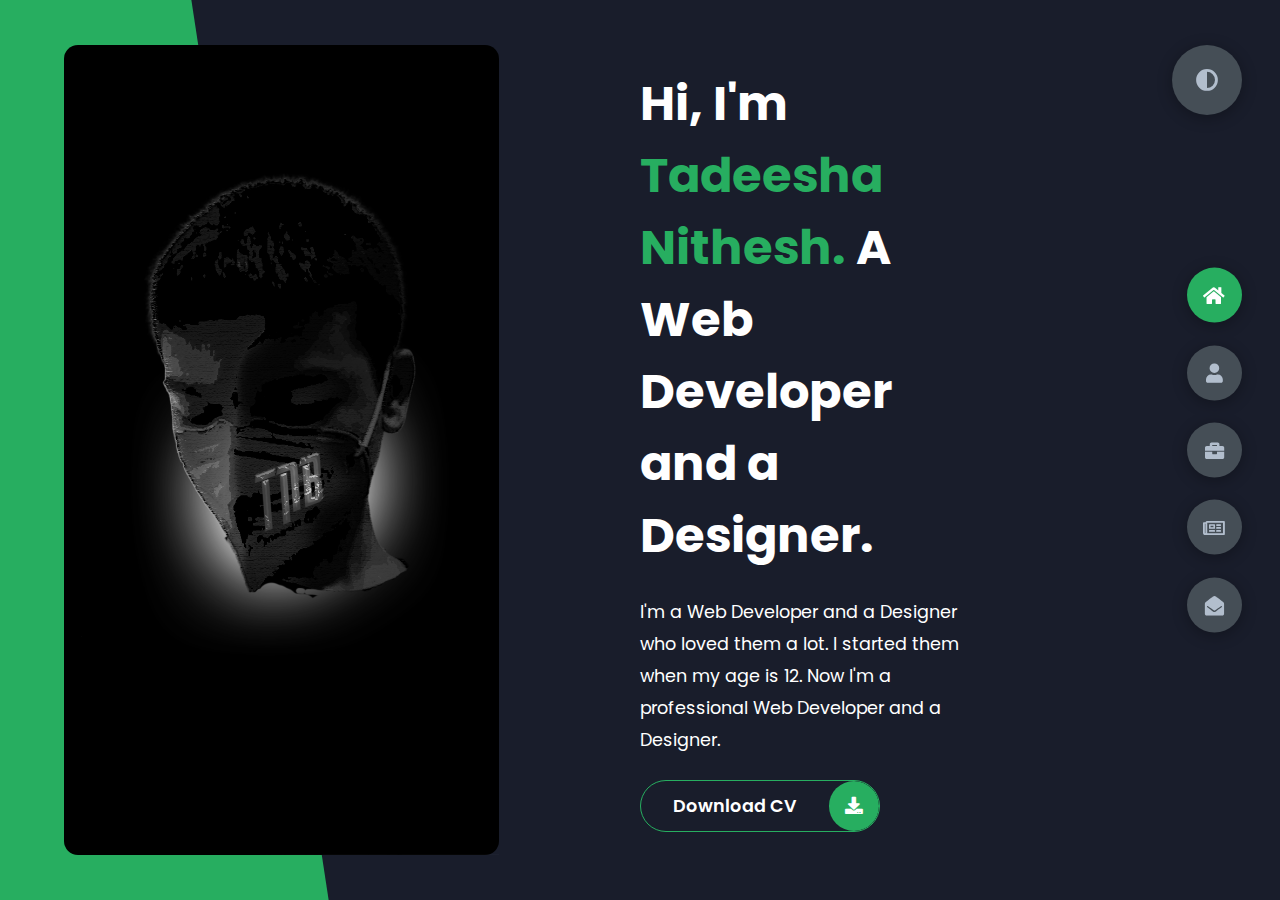
==== index.html @ f0b8ec06 "The Code" ====
<!DOCTYPE html>
<html lang="en">
<head>
    <meta charset="UTF-8">
    <meta http-equiv="X-UA-Compatible" content="IE=edge">
    <meta name="viewport" content="width=device-width, initial-scale=1.0">
    <title>Tadeesha Nithesh</title>
    <link rel="shortcut icon" href="/img/hero.ico" type="image/x-icon">
    <link rel="stylesheet" href="styles/styles.css">
    <link rel="preconnect" href="https://fonts.googleapis.com">
    <link rel="preconnect" href="https://fonts.gstatic.com" crossorigin>
    <link rel="stylesheet" href="https://cdnjs.cloudflare.com/ajax/libs/font-awesome/5.15.4/css/all.min.css" integrity="sha512-1ycn6IcaQQ40/MKBW2W4Rhis/DbILU74C1vSrLJxCq57o941Ym01SwNsOMqvEBFlcgUa6xLiPY/NS5R+E6ztJQ==" crossorigin="anonymous" referrerpolicy="no-referrer" />
    <link href="https://fonts.googleapis.com/css2?family=Poppins:wght@400;500;600;700;800&display=swap" rel="stylesheet">
</head>
<body class="main-content">
    <header class="container header active" id="home">
        <div class="header-content">
            <div class="left-header">
                <div class="h-shape"></div>
                <div class="image">
                    <img src="img/hero.png" alt="">
                </div>
            </div>
            <div class="right-header">
                <h1 class="name">
                    Hi, I'm <span>Tadeesha Nithesh.</span>
                    A Web Developer and a Designer.
                </h1>
                <p>
                    I'm a Web Developer and a Designer who loved them a lot. I started them when my age
                    is 12. Now I'm a professional Web Developer and a Designer.
                </p>
                <div class="btn-con">
                    <a href="" class="main-btn">
                        <span class="btn-text">Download CV</span>
                        <span class="btn-icon"><i class="fas fa-download"></i></span>
                    </a>
                </div>
            </div>
        </div>
    </header>
    <main>
        <section class="container about" id="about">
            <div class="main-title">
                <h2>About <span>me</span><span class="bg-text">my stats</span></h2>
            </div>
            <div class="about-container">
                <div class="left-about">
                    <h4>Information About me</h4>
                    <p>
                        I am Tadeesha Nithesh. A person who have many responsibilities. <br /> <br />
                        I am a Web Developer, Graphic Designer, Mythologist and a Music Producer.
                    </p>
                    <div class="btn-con">
                        <a href="#" class="main-btn">
                            <span class="btn-text">Download CV</span>
                            <span class="btn-icon"><i class="fas fa-download"></i></span>
                        </a>
                    </div>
                </div>
                <div class="right-about">
                    <div class="about-item">
                        <div class="abt-text">
                            <p class="large-text">25+</p>
                            <p class="small-text">Projects <br /> Completed</p>
                        </div>
                    </div>
                    <div class="about-item">
                        <div class="abt-text">
                            <p class="large-text">3+</p>
                            <p class="small-text">Years of <br /> experience</p>
                        </div>
                    </div>
                    <div class="about-item">
                        <div class="abt-text">
                            <p class="large-text">50+</p>
                            <p class="small-text">Society <br /> Responsibilities</p>
                        </div>
                    </div>
                    <div class="about-item">
                        <div class="abt-text">
                            <p class="large-text">100+</p>
                            <p class="small-text">Customer <br /> reviews</p>
                        </div>
                    </div>
                </div>
            </div>
            <div class="about-stats">
                <h4 class="stat-title">My Skills</h4>
                <div class="progress-bars">
                    <div class="progress-bar">
                        <p class="prog-title">html5</p>
                        <div class="progress-con">
                            <p class="prog-text">80%</p>
                            <div class="progress">
                                <span class="html"></span>
                            </div>
                        </div>
                    </div>
                    <div class="progress-bar">
                        <p class="prog-title">css3</p>
                        <div class="progress-con">
                            <p class="prog-text">50%</p>
                            <div class="progress">
                                <span class="css"></span>
                            </div>
                        </div>
                    </div>
                    <div class="progress-bar">
                        <p class="prog-title">javascript</p>
                        <div class="progress-con">
                            <p class="prog-text">45%</p>
                            <div class="progress">
                                <span class="js"></span>
                            </div>
                        </div>
                    </div>
                    <div class="progress-bar">
                        <p class="prog-title">Illustrator</p>
                        <div class="progress-con">
                            <p class="prog-text">60%</p>
                            <div class="progress">
                                <span class="react"></span>
                            </div>
                        </div>
                    </div>
                    <div class="progress-bar">
                        <p class="prog-title">Photoshop</p>
                        <div class="progress-con">
                            <p class="prog-text">76%</p>
                            <div class="progress">
                                <span class="node"></span>
                            </div>
                        </div>
                    </div>
                    <div class="progress-bar">
                        <p class="prog-title">Premiere Pro</p>
                        <div class="progress-con">
                            <p class="prog-text">70%</p>
                            <div class="progress">
                                <span class="python"></span>
                            </div>
                        </div>
                    </div>
                </div>
            </div>
            <h4 class="stat-title">My Timeline</h4>
            <div class="timeline">
                <div class="timeline-item">
                    <div class="tl-icon">
                        <i class="fas fa-briefcase"></i>
                    </div>
                    <p class="tl-duration">2022 - present</p>
                    <h5>Web Developer<span> - ACSLU web Dev</span></h5>
                    <p>
                        Currently working on ASCLU web development crew.
                    </p>
                </div>
                <div class="timeline-item">
                    <div class="tl-icon">
                        <i class="fas fa-briefcase"></i>
                    </div>
                    <p class="tl-duration">2021 - 2022 present</p>
                    <h5>Graphic Designer<span> - Freelance</span></h5>
                    <p>
                        Doing Freelance for Graphic Design.
                    </p>
                </div>
                <div class="timeline-item">
                    <div class="tl-icon">
                        <i class="fas fa-briefcase"></i>
                    </div>
                    <p class="tl-duration">2020 - 2021</p>
                    <h5>C++ Programmer<span> - Codecademy</span></h5>
                    <p>
                        Learnt C++ on Codecademy.
                    </p>
                </div>
                <div class="timeline-item">
                    <div class="tl-icon">
                        <i class="fas fa-briefcase"></i>
                    </div>
                    <p class="tl-duration">2021 - Present</p>
                    <h5>Mythologist<span> - Maroon Minds</span></h5>
                    <p>
                        Professional Mythologist about Greek and Roman mythology.
                    </p>
                </div>
                <div class="timeline-item">
                    <div class="tl-icon">
                        <i class="fas fa-briefcase"></i>
                    </div>
                    <p class="tl-duration">2020 - present</p>
                    <h5>Frontend Programmer<span> - Individual Programmer</span></h5>
                    <p>
                        Frontend programmer since 2022 and still learning.
                    </p>
                </div>
                <div class="timeline-item">
                    <div class="tl-icon">
                        <i class="fas fa-briefcase"></i>
                    </div>
                    <p class="tl-duration">2021 - present</p>
                    <h5>Music Producer<span> - Freelance</span></h5>
                    <p>
                        Freelance music producer. Still learning.
                    </p>
                </div>
            </div>
        </section>
        <section class="container" id="portfolio">
            <div class="main-title">
                <h2>My <span>Portfolio</span><span class="bg-text">My Work</span></h2>
            </div>
            <p class="port-text">
                Here is some of my work that I've done in various programming languages.
            </p>
            <div class="portfolios">
                <div class="portfolio-item">
                    <div class="image">
                        <img src="img/port1.jpg" alt="">
                    </div>
                    <div class="hover-items">
                        <h3>Project Source</h3>
                        <div class="icons">
                            <a href="#" class="icon">
                                <i class="fab fa-github"></i>
                            </a>
                            <a href="#" class="icon">
                                <i class="fab fa-behance"></i>
                            </a>
                            <a href="#" class="icon">
                                <i class="fab fa-youtube"></i>
                            </a>
                        </div>
                    </div>
                </div>
                <div class="portfolio-item">
                    <div class="image">
                        <img src="img/port2.jpg" alt="">
                    </div>
                    <div class="hover-items">
                        <h3>Project Source</h3>
                        <div class="icons">
                            <a href="#" class="icon">
                                <i class="fab fa-github"></i>
                            </a>
                            <a href="#" class="icon">
                                <i class="fab fa-behance"></i>
                            </a>
                            <a href="#" class="icon">
                                <i class="fab fa-youtube"></i>
                            </a>
                        </div>
                    </div>
                </div>
                <div class="portfolio-item">
                    <div class="image">
                        <img src="img/port3.jpg" alt="">
                    </div>
                    <div class="hover-items">
                        <h3>Project Source</h3>
                        <div class="icons">
                            <a href="#" class="icon">
                                <i class="fab fa-github"></i>
                            </a>
                            <a href="#" class="icon">
                                <i class="fab fa-behance"></i>
                            </a>
                            <a href="#" class="icon">
                                <i class="fab fa-youtube"></i>
                            </a>
                        </div>
                    </div>
                </div>
                <div class="portfolio-item">
                    <div class="image">
                        <img src="img/port4.jpg" alt="">
                    </div>
                    <div class="hover-items">
                        <h3>Project Source</h3>
                        <div class="icons">
                            <a href="#" class="icon">
                                <i class="fab fa-github"></i>
                            </a>
                            <a href="#" class="icon">
                                <i class="fab fa-behance"></i>
                            </a>
                            <a href="#" class="icon">
                                <i class="fab fa-youtube"></i>
                            </a>
                        </div>
                    </div>
                </div>
                <div class="portfolio-item">
                    <div class="image">
                        <img src="img/port5.jpg" alt="">
                    </div>
                    <div class="hover-items">
                        <h3>Project Source</h3>
                        <div class="icons">
                            <a href="#" class="icon">
                                <i class="fab fa-github"></i>
                            </a>
                            <a href="#" class="icon">
                                <i class="fab fa-behance"></i>
                            </a>
                            <a href="#" class="icon">
                                <i class="fab fa-youtube"></i>
                            </a>
                        </div>
                    </div>
                </div>
                <div class="portfolio-item">
                    <div class="image">
                        <img src="img/port2.jpg" alt="">
                    </div>
                    <div class="hover-items">
                        <h3>Project Source</h3>
                        <div class="icons">
                            <a href="#" class="icon">
                                <i class="fab fa-github"></i>
                            </a>
                            <a href="#" class="icon">
                                <i class="fab fa-behance"></i>
                            </a>
                            <a href="#" class="icon">
                                <i class="fab fa-youtube"></i>
                            </a>
                        </div>
                    </div>
                </div>
                <div class="portfolio-item">
                    <div class="image">
                        <img src="img/port7.jpg" alt="">
                    </div>
                    <div class="hover-items">
                        <h3>Project Source</h3>
                        <div class="icons">
                            <a href="#" class="icon">
                                <i class="fab fa-github"></i>
                            </a>
                            <a href="#" class="icon">
                                <i class="fab fa-behance"></i>
                            </a>
                            <a href="#" class="icon">
                                <i class="fab fa-youtube"></i>
                            </a>
                        </div>
                    </div>
                </div>
            </div>
        </section>
        <section class="container" id="blogs">
            <div class="blogs-content">
                <div class="main-title">
                    <h2>My <span>Blogs</span><span class="bg-text">My Blogs</span></h2>
                </div>
                <div class="blogs">
                    <div class="blog">
                        <img src="img/port6.jpg" alt="">
                        <div class="blog-text">
                            <h4>
                                How to Create Your Own Website
                            </h4>
                            <p>
                                Lorem ipsum dolor sit, amet consectetur adipisicing elit. 
                                Doloribus natus voluptas, eos obcaecati recusandae amet?
                            </p>
                        </div>
                    </div>
                    <div class="blog">
                        <img src="img/blog1.jpg" alt="">
                        <div class="blog-text">
                            <h4>
                                How to Become an Expert in Web Design
                            </h4>
                            <p>
                                Lorem ipsum dolor sit, amet consectetur adipisicing elit. 
                                Doloribus natus voluptas, eos obcaecati recusandae amet?
                            </p>
                        </div>
                    </div>
                    <div class="blog">
                        <img src="img/blog2.jpg" alt="">
                        <div class="blog-text">
                            <h4>
                                Become a Web Designer in 10 Days
                            </h4>
                            <p>
                                Lorem ipsum dolor sit, amet consectetur adipisicing elit. 
                                Doloribus natus voluptas, eos obcaecati recusandae amet?
                            </p>
                        </div>
                    </div>
                    <div class="blog">
                        <img src="img/blog3.jpg" alt="">
                        <div class="blog-text">
                            <h4>
                                Debbuging made easy with Web Inspector
                            </h4>
                            <p>
                                Lorem ipsum dolor sit, amet consectetur adipisicing elit. 
                                Doloribus natus voluptas, eos obcaecati recusandae amet?
                            </p>
                        </div>
                    </div>
                    <div class="blog">
                        <img src="img/port1.jpg" alt="">
                        <div class="blog-text">
                            <h4>
                                Get started with Web Design and UI Design
                            </h4>
                            <p>
                                Lorem ipsum dolor sit, amet consectetur adipisicing elit. 
                                Doloribus natus voluptas, eos obcaecati recusandae amet?
                            </p>
                        </div>
                    </div>
                    <div class="blog">
                        <img src="img/port3.jpg" alt="">
                        <div class="blog-text">
                            <h4>
                                This is what you need to know about Web Design
                            </h4>
                            <p>
                                Lorem ipsum dolor sit, amet consectetur adipisicing elit. 
                                Doloribus natus voluptas, eos obcaecati recusandae amet?
                            </p>
                        </div>
                    </div>
                </div>
            </div>
        </section>
        <section class="container contact" id="contact">
            <div class="contact-container">
                <div class="main-title">
                    <h2>Contact <span>Me</span><span class="bg-text">Contact</span></h2>
                </div>
                <div class="contact-content-con">
                    <div class="left-contact">
                        <h4>Contact me here</h4>
                        <p>
                            If you want to contact me, contact using Discord or Whatsapp.
                        </p>
                        <div class="contact-info">
                            <div class="contact-item">
                                <div class="icon">
                                    <i class="fas fa-map-marker-alt"></i>
                                    <span>Location</span>
                                </div>
                                <p>
                                    : Padukka, Sri Lanka
                                </p>
                            </div>
                            <div class="contact-item">
                                <div class="icon">
                                    <i class="fas fa-envelope"></i>
                                    <span>Email</span>
                                </div>
                                <p>
                                    <span>: tadeeshabinuditha4@gmail.com</span>
                                </p>
                            </div>
                            <div class="contact-item">
                                <div class="icon">
                                    <i class="fas fa-user-graduate"></i>
                                    <span>Discord</span>
                                </div>
                                <p>
                                    <span>: Tadeesha#3302</span>
                                </p>
                            </div>
                            <div class="contact-item">
                                <div class="icon">
                                    <i class="fas fa-user-graduate"></i>
                                    <span>Mobile Number</span>
                                </div>
                                <p>
                                    <span>: 0772833044</span>
                                </p>
                            </div>
                            <div class="contact-item">
                                <div class="icon">
                                    <i class="fas fa-globe-africa"></i>
                                    <span>Whatsapp</span>
                                </div>
                                <p>
                                    <span>: +94 772833044</span>
                                </p>
                            </div>
                        </div>
                        <div class="contact-icons">
                            <div class="contact-icon">
                                <a href="www.facebook.com" target="_blank">
                                    <i class="fab fa-facebook-f"></i>
                                </a>
                                <a href="#" target="_blank">
                                    <i class="fab fa-twitter"></i>
                                </a>
                                <a href="#" target="_blank">
                                    <i class="fab fa-github"></i>
                                </a>
                                <a href="#" target="_blank">
                                    <i class="fab fa-youtube"></i>
                                </a>
                            </div>
                        </div>
                    </div>
                    <div class="right-contact">
                        <form action="" class="contact-form">
                            <div class="input-control i-c-2">
                                <input type="text" required placeholder="YOUR NAME">
                                <input type="email" required placeholder="YOUR EMAIL">
                            </div>
                            <div class="input-control">
                                <input type="text" required placeholder="ENTER SUBJECT">
                            </div>
                            <div class="input-control">
                                <textarea name="" id="" cols="15" rows="8" placeholder="Message Here..."></textarea>
                            </div>
                            <div class="submit-btn">
                                <a href="#" class="main-btn">
                                    <span class="btn-text">Download CV</span>
                                    <span class="btn-icon"><i class="fas fa-download"></i></span>
                                </a>
                            </div>
                        </form>
                    </div>
                </div>
            </div>
        </section>
    </main>

    <div class="controls">
        <div class="control active-btn" data-id="home" >
            <i class="fas fa-home"></i>
        </div>
        <div class="control" data-id="about">
            <i class="fas fa-user"></i>
        </div>
        <div class="control" data-id="portfolio">
            <i class="fas fa-briefcase"></i>
        </div>
        <div class="control" data-id="blogs">
            <i class="far fa-newspaper"></i>
        </div>
        <div class="control" data-id="contact">
            <i class="fas fa-envelope-open"></i>
        </div>
    </div>
    <div class="theme-btn">
        <i class="fas fa-adjust"></i>
    </div>
    <script src="app.js"></script>
</body>
</html>
---- styles/styles.css ----
* {
  margin: 0;
  padding: 0;
  box-sizing: border-box;
  list-style: none;
}

:root {
  --color-primary: #191d2b;
  --color-secondary: #27AE60;
  --color-white: #FFFFFF;
  --color-black: #000;
  --color-grey0: #f8f8f8;
  --color-grey-1: #dbe1e8;
  --color-grey-2: #b2becd;
  --color-grey-3: #6c7983;
  --color-grey-4: #454e56;
  --color-grey-5: #2a2e35;
  --color-grey-6: #12181b;
  --br-sm-2: 14px;
  --box-shadow-1: 0 3px 15px rgba(0,0,0,.3);
}

.light-mode {
  --color-primary: #FFFFFF;
  --color-secondary: #F56692;
  --color-white: #454e56;
  --color-black: #000;
  --color-grey0: #f8f8f8;
  --color-grey-1: #6c7983;
  --color-grey-2: #6c7983;
  --color-grey-3: #6c7983;
  --color-grey-4: #454e56;
  --color-grey-5: #f8f8f8;
  --color-grey-6: #12181b;
}

body {
  background-color: var(--color-primary);
  font-family: "Poppins", sans-serif;
  font-size: 1.1rem;
  color: var(--color-white);
  transition: all 0.4s ease-in-out;
}

a {
  display: inline-block;
  text-decoration: none;
  color: inherit;
  font-family: inherit;
}

header {
  min-height: 100vh;
  color: var(--color-white);
  overflow: hidden;
  padding: 0 !important;
}

section {
  min-height: 100vh;
  width: 100%;
  position: absolute;
  left: 0;
  top: 0;
  padding: 3rem 18rem;
}

.container {
  display: none;
  transform: translateY(-100%) scale(0);
  transition: all 0.4s ease-in-out;
  background-color: var(--color-primary);
}

.active {
  display: block;
  animation: appear 1s ease-in-out;
  transform: translateY(0) scaleY(1);
}
@keyframes appear {
  0% {
    transform: translateY(-100%) scaleY(0);
  }
  100% {
    transform: translateY(0) scaleY(1);
  }
}

.controls {
  position: fixed;
  z-index: 10;
  top: 50%;
  right: 3%;
  display: flex;
  flex-direction: column;
  align-items: center;
  justify-content: center;
  transform: translateY(-50%);
}
.controls .control {
  padding: 1rem;
  cursor: pointer;
  background-color: var(--color-grey-4);
  width: 55px;
  height: 55px;
  border-radius: 50%;
  display: flex;
  justify-content: center;
  align-items: center;
  margin: 0.7rem 0;
  box-shadow: var(--box-shadow-1);
}
.controls .control i {
  font-size: 1.2rem;
  color: var(--color-grey-2);
  pointer-events: none;
}
.controls .active-btn {
  background-color: var(--color-secondary);
  transition: all 0.4s ease-in-out;
}
.controls .active-btn i {
  color: var(--color-white);
}

.theme-btn {
  top: 5%;
  right: 3%;
  width: 70px;
  height: 70px;
  border-radius: 50%;
  background-color: var(--color-grey-4);
  cursor: pointer;
  position: fixed;
  display: flex;
  justify-content: center;
  align-items: center;
  box-shadow: 0 3px 15px rgba(0, 0, 0, 0.3);
  transition: all 0.1s ease-in-out;
}
.theme-btn:active {
  transform: translateY(-3px);
}
.theme-btn i {
  font-size: 1.4rem;
  color: var(--color-grey-2);
  pointer-events: none;
}

/*Header-content*/
.header-content {
  display: grid;
  grid-template-columns: repeat(2, 1fr);
  min-height: 100vh;
}
.header-content .left-header {
  display: flex;
  align-items: center;
  position: relative;
}
.header-content .left-header .h-shape {
  transition: all 0.4s ease-in-out;
  width: 65%;
  height: 100%;
  background-color: var(--color-secondary);
  position: absolute;
  left: 0;
  top: 0;
  z-index: -1;
  clip-path: polygon(0 0, 46% 0, 79% 100%, 0% 100%);
}
.header-content .left-header .image {
  border-radius: var(--br-sm-2);
  height: 90%;
  width: 68%;
  margin-left: 4rem;
  background-color: var(--color-black);
  transition: all 0.4s ease-in-out;
}
.header-content .left-header .image img {
  width: 100%;
  height: 100%;
  object-fit: cover;
  transition: all 0.4s ease-in-out;
  filter: grayscale(100%);
}
.header-content .left-header .image img:hover {
  filter: grayscale(0);
}
.header-content .right-header {
  display: flex;
  flex-direction: column;
  justify-content: center;
  padding-right: 18rem;
}
.header-content .right-header .name {
  font-size: 3rem;
}
.header-content .right-header .name span {
  color: var(--color-secondary);
}
.header-content .right-header p {
  margin: 1.5rem 0;
  line-height: 2rem;
}

/*About*/
.about-container {
  display: grid;
  grid-template-columns: repeat(2, 1fr);
  padding-top: 3.5rem;
  padding-bottom: 5rem;
}
.about-container .right-about {
  display: grid;
  grid-template-columns: repeat(2, 1fr);
  grid-gap: 2rem;
}
.about-container .right-about .about-item {
  border: 1px solid var(--color-grey-5);
  border-radius: 5px;
  transition: all 0.4s ease-in-out;
  box-shadow: 1px 2px 15px rgba(0, 0, 0, 0.1);
}
.about-container .right-about .about-item:hover {
  cursor: default;
  transform: translateY(-5px);
  border: 1px solid var(--color-secondary);
  box-shadow: 1px 4px 15px rgba(0, 0, 0, 0.32);
}
.about-container .right-about .about-item .abt-text {
  padding: 1.5rem;
  display: flex;
  flex-direction: column;
}
.about-container .right-about .about-item .abt-text .large-text {
  font-size: 3rem;
  font-weight: 700;
  color: var(--color-secondary);
}
.about-container .right-about .about-item .abt-text .small-text {
  padding-left: 3rem;
  position: relative;
  text-transform: uppercase;
  font-size: 1.2rem;
  color: var(--color-grey-1);
  letter-spacing: 2px;
}
.about-container .right-about .about-item .abt-text .small-text::before {
  content: "";
  position: absolute;
  left: 0;
  top: 15px;
  width: 2rem;
  height: 2px;
  background-color: var(--color-grey-5);
}
.about-container .left-about {
  padding-right: 5rem;
}
.about-container .left-about p {
  line-height: 2rem;
  padding: 1rem;
  color: var(--color-grey-1);
}
.about-container .left-about h4 {
  font-size: 2rem;
  text-transform: uppercase;
}

.about-stats {
  padding-bottom: 4rem;
}
.about-stats .progress-bars {
  display: grid;
  grid-template-columns: repeat(2, 1fr);
  grid-gap: 2rem;
}
.about-stats .progress-bars .progress-bar {
  display: flex;
  flex-direction: column;
}
.about-stats .progress-bars .progress-bar .prog-title {
  text-transform: uppercase;
  font-weight: 500;
}
.about-stats .progress-bars .progress-bar .progress-con {
  display: flex;
  align-items: center;
}
.about-stats .progress-bars .progress-bar .progress-con .prog-text {
  color: var(--color-grey-2);
}
.about-stats .progress-bars .progress-bar .progress-con .progress {
  width: 100%;
  height: 0.45rem;
  background-color: var(--color-grey-4);
  margin-left: 1rem;
  position: relative;
}
.about-stats .progress-bars .progress-bar .progress-con .progress span {
  position: absolute;
  top: 0;
  left: 0;
  height: 100%;
  background-color: var(--color-secondary);
  transition: all 0.4s ease-in-out;
  width: 60%;
}
.about-stats .progress-bars .progress-bar .progress-con .progress .html {
  width: 80%;
}
.about-stats .progress-bars .progress-bar .progress-con .progress .css {
  width: 95%;
}
.about-stats .progress-bars .progress-bar .progress-con .progress .js {
  width: 75%;
}
.about-stats .progress-bars .progress-bar .progress-con .progress .react {
  width: 60%;
}
.about-stats .progress-bars .progress-bar .progress-con .progress .node {
  width: 87%;
}
.about-stats .progress-bars .progress-bar .progress-con .progress .python {
  width: 70%;
}

.stat-title {
  text-transform: uppercase;
  font-size: 1.4rem;
  text-align: center;
  padding: 3.5rem 0;
  position: relative;
}
.stat-title::before {
  content: "";
  position: absolute;
  left: 50%;
  top: 0;
  width: 40%;
  height: 1px;
  background-color: var(--color-grey-5);
  transform: translateX(-50%);
}

/*Timeline*/
.timeline {
  display: grid;
  grid-template-columns: repeat(2, 1fr);
  grid-gap: 2rem;
  padding-bottom: 3rem;
}
.timeline .timeline-item {
  position: relative;
  padding-left: 3rem;
  border-left: 1px solid var(--color-grey-5);
}
.timeline .timeline-item .tl-icon {
  position: absolute;
  left: -27px;
  top: 0;
  background-color: var(--color-secondary);
  width: 50px;
  height: 50px;
  border-radius: 50%;
  display: flex;
  align-items: center;
  justify-content: center;
}
.timeline .timeline-item .tl-icon i {
  font-size: 1.3rem;
}
.timeline .timeline-item .tl-duration {
  padding: 0.2rem 0.6rem;
  background-color: var(--color-grey-5);
  border-radius: 15px;
  display: inline-block;
  font-size: 0.8rem;
  text-transform: uppercase;
  font-weight: 500;
}
.timeline .timeline-item h5 {
  padding: 1rem 0;
  text-transform: uppercase;
  font-size: 1.3rem;
  font-weight: 600;
}
.timeline .timeline-item h5 span {
  color: var(--color-grey-2);
  font-weight: 500;
  font-size: 1.2rem;
}
.timeline .timeline-item p {
  color: var(--color-grey-2);
}

.port-text {
  padding: 2rem 0;
  text-align: center;
}

.portfolios {
  display: grid;
  grid-template-columns: repeat(3, 1fr);
  grid-gap: 2rem;
  margin-top: 3rem;
}
.portfolios .portfolio-item {
  position: relative;
  border-radius: 15px;
}
.portfolios .portfolio-item img {
  width: 100%;
  height: 300px;
  object-fit: cover;
  border-radius: 15px;
}
.portfolios .portfolio-item .hover-items {
  width: 100%;
  height: 100%;
  background-color: var(--color-secondary);
  position: absolute;
  left: 0;
  top: 0;
  border-radius: 15px;
  display: flex;
  justify-content: center;
  align-items: center;
  flex-direction: column;
  opacity: 0;
  transform: scale(0);
  transition: all 0.4s ease-in-out;
}
.portfolios .portfolio-item .hover-items h3 {
  font-size: 1.5rem;
  color: var(--color-white);
  margin-bottom: 1.5rem;
}
.portfolios .portfolio-item .hover-items .icons {
  display: flex;
  justify-content: center;
  align-items: center;
}
.portfolios .portfolio-item .hover-items .icons .icon {
  background-color: var(--color-primary);
  border-radius: 50%;
  width: 50px;
  height: 50px;
  display: flex;
  align-items: center;
  justify-content: center;
  margin: 0 1rem;
  cursor: pointer;
  transition: all 0.4s ease-in-out;
}
.portfolios .portfolio-item .hover-items .icons .icon i {
  font-size: 1.5rem;
  color: var(--color-white);
  margin: 0 1rem;
}
.portfolios .portfolio-item .hover-items .icons .icon:hover {
  background-color: var(--color-white);
}
.portfolios .portfolio-item .hover-items .icons .icon:hover i {
  color: var(--color-primary);
}

.portfolio-item:hover .hover-items {
  opacity: 1;
  transform: scale(1);
}

.blogs {
  display: grid;
  grid-template-columns: repeat(3, 1fr);
  grid-gap: 2rem;
  margin-top: 3rem;
}
.blogs .blog {
  position: relative;
  background-color: var(--color-grey-5);
  border-radius: 5px;
  box-shadow: 1px 1px 20px rgba(0, 0, 0, 0.1);
  transition: all 0.4s ease-in-out;
}
.blogs .blog:hover {
  box-shadow: 1px 1px 20px rgba(0, 0, 0, 0.3);
  transform: translateY(-5px);
  transition: all 0.4s ease-in-out;
}
.blogs .blog:hover img {
  filter: grayscale(0);
  transform: scale(1.1);
  box-shadow: 0px 4px 15px rgba(0, 0, 0, 0.8);
}
.blogs .blog img {
  width: 100%;
  height: 300px;
  object-fit: cover;
  border-top-left-radius: 5px;
  border-top-right-radius: 5px;
  filter: grayscale(100%);
  transition: all 0.4s ease-in-out;
}
.blogs .blog .blog-text {
  margin-top: -7px;
  padding: 1.1rem;
  border-top: 8px solid var(--color-secondary);
}
.blogs .blog .blog-text h4 {
  font-size: 1.5rem;
  margin-bottom: 0.7rem;
  transition: all 0.4s ease-in-out;
  cursor: pointer;
}
.blogs .blog .blog-text h4:hover {
  color: var(--color-secondary);
}
.blogs .blog .blog-text p {
  color: var(--color-grey-2);
  line-height: 2rem;
  padding-bottom: 1rem;
}

.contact-content-con {
  display: flex;
  padding-top: 3.5rem;
}
.contact-content-con .left-contact {
  flex: 2;
}
.contact-content-con .left-contact h4 {
  margin-top: 1rem;
  font-size: 2rem;
  text-transform: uppercase;
}
.contact-content-con .left-contact p {
  margin: 1rem 0;
  line-height: 2rem;
}
.contact-content-con .left-contact .contact-info .contact-item {
  display: flex;
  align-items: center;
  justify-content: space-between;
}
.contact-content-con .left-contact .contact-info .contact-item p {
  margin: 0.3rem 0 !important;
  padding: 0 !important;
}
.contact-content-con .left-contact .contact-info .contact-item .icon {
  display: grid;
  grid-template-columns: 40px 1fr;
}
.contact-content-con .left-contact .contact-info .contact-item .icon i {
  display: flex;
  align-items: center;
  font-size: 1.3rem;
}
.contact-content-con .left-contact .contact-icon {
  display: flex;
  margin-top: 2rem;
}
.contact-content-con .left-contact .contact-icon a {
  display: flex;
  align-items: center;
  color: var(--color-white);
  background-color: var(--color-grey-5);
  cursor: pointer;
  justify-content: center;
  width: 50px;
  height: 50px;
  border-radius: 50%;
  margin: 0 0.4rem;
  transition: all 0.4s ease-in-out;
}
.contact-content-con .left-contact .contact-icon a:hover {
  background-color: var(--color-secondary);
}
.contact-content-con .left-contact .contact-icon a:hover i {
  color: var(--color-primary);
}
.contact-content-con .left-contact .contact-icon a i {
  display: flex;
  align-items: center;
  justify-content: center;
  font-size: 1.3rem;
}
.contact-content-con .right-contact {
  flex: 3;
  margin-left: 3rem;
}
.contact-content-con .right-contact .input-control {
  margin: 1.5rem 0;
}
.contact-content-con .right-contact .input-control input, .contact-content-con .right-contact .input-control textarea {
  border-radius: 30px;
  font-weight: inherit;
  font-size: inherit;
  font-family: inherit;
  padding: 0.8rem 1.1rem;
  outline: none;
  border: none;
  background-color: var(--color-grey-5);
  width: 100%;
  color: var(--color-white);
  resize: none;
}
.contact-content-con .right-contact .i-c-2 {
  display: flex;
}
.contact-content-con .right-contact .i-c-2 :last-child {
  margin-left: 1.5rem;
}
.contact-content-con .right-contact .submit-btn {
  display: flex;
  justify-content: flex-start;
}

/*Independed components*/
.btn-con {
  display: flex;
  align-self: flex-start;
}

.main-btn {
  border-radius: 30px;
  color: inherit;
  font-weight: 600;
  position: relative;
  border: 1px solid var(--color-secondary);
  display: flex;
  align-self: flex-start;
  align-items: center;
  overflow: hidden;
}
.main-btn .btn-text {
  padding: 0 2rem;
}
.main-btn .btn-icon {
  background-color: var(--color-secondary);
  display: flex;
  align-items: center;
  justify-content: center;
  border-radius: 50%;
  padding: 1rem;
}
.main-btn::before {
  content: "";
  position: absolute;
  top: 0;
  right: 0;
  transform: translateX(100%);
  transition: all 0.4s ease-out;
  z-index: -1;
}
.main-btn:hover {
  transition: all 0.4s ease-out;
}
.main-btn:hover::before {
  width: 100%;
  height: 100%;
  background-color: var(--color-secondary);
  transform: translateX(0);
  transition: all 0.4s ease-out;
}

.main-title {
  text-align: center;
}
.main-title h2 {
  position: relative;
  text-transform: uppercase;
  font-size: 4rem;
  font-weight: 700;
}
.main-title h2 span {
  color: var(--color-secondary);
}
.main-title h2 .bg-text {
  position: absolute;
  top: 50%;
  left: 50%;
  color: var(--color-grey-5);
  transition: all 0.4s ease-in-out;
  z-index: -1;
  transform: translate(-50%, -50%);
  font-weight: 800;
  font-size: 6.3rem;
}

.about-container .left-about p {
  padding-left: 0;
}

@media screen and (max-width: 600px) {
  header {
    padding: 0 !important;
  }

  .theme-btn {
    width: 50px;
    height: 50px;
  }

  .header-content {
    grid-template-columns: repeat(1, 1fr);
    padding-bottom: 6rem;
  }

  .left-header .h-shape {
    display: none;
  }

  .right-header {
    grid-row: 1;
    padding-right: 0rem !important;
    width: 90%;
    margin: 0 auto;
  }
  .right-header .name {
    font-size: 2.5rem !important;
    text-align: center;
    padding-top: 3rem;
  }

  .header-content .left-header .image {
    margin: 0 auto;
    width: 90%;
  }

  .controls {
    top: auto;
    bottom: 0;
    flex-direction: row;
    justify-content: center;
    left: 50%;
    transform: translateX(-50%);
    width: 100%;
    background-color: var(--color-grey-5);
  }
  .controls .control {
    margin: 1rem 0.3rem;
  }

  .about-container {
    grid-template-columns: repeat(1, 1fr);
  }
  .about-container .right-about {
    grid-template-columns: repeat(1, 1fr);
    padding-top: 2.5rem;
  }
  .about-container .left-about {
    padding-right: 0;
  }
  .about-container .left-about p {
    padding-left: 0;
  }

  .timeline {
    grid-template-columns: repeat(1, 1fr);
    padding-bottom: 6rem;
  }

  .container {
    padding: 2rem 2.5rem !important;
  }

  .about-stats .progress-bars {
    grid-template-columns: repeat(1, 1fr);
  }

  .portfolios {
    grid-template-columns: repeat(1, 1fr);
    padding-bottom: 6rem;
    margin-top: 1rem;
  }

  .blogs {
    grid-template-columns: repeat(1, 1fr);
    padding-bottom: 6rem;
  }

  .contact-content-con {
    flex-direction: column;
  }
  .contact-content-con .right-contact {
    margin-left: 0;
    margin-top: 2.5rem;
  }

  .contact-content-con .right-contact .i-c-2 {
    flex-direction: column;
  }

  .contact-content-con .right-contact .i-c-2 :last-child {
    margin-left: 0;
    margin-top: 1.5rem;
  }

  .contact-content-con .right-contact {
    margin-bottom: 6rem;
  }

  .contact-item {
    flex-direction: column;
    margin: 1rem 0;
  }
  .contact-item p {
    font-size: 15px;
    color: var(--color-grey-2);
  }
  .contact-item span {
    font-size: 15px;
  }
  .contact-item .icon {
    grid-template-columns: 25px 1fr;
  }

  .main-title h2 {
    font-size: 2rem;
  }
  .main-title h2 span {
    font-size: 2.3rem;
  }
  .main-title h2 .bg-text {
    font-size: 2.3rem;
  }
}
@media screen and (max-width: 1432px) {
  .container {
    padding: 7rem 11rem;
  }

  .contact-content-con {
    flex-direction: column;
  }
  .contact-content-con .right-contact {
    margin-left: 0;
    margin-top: 2.5rem;
  }

  .contact-content-con .right-contact .i-c-2 {
    flex-direction: column;
  }

  .contact-content-con .right-contact .i-c-2 :last-child {
    margin-left: 0;
    margin-top: 1.5rem;
  }

  .contact-content-con .right-contact {
    margin-bottom: 6rem;
  }

  .main-title h2 .bg-text {
    font-size: 5.5rem;
  }
}
@media screen and (max-width: 1250px) {
  .blogs {
    grid-template-columns: repeat(2, 1fr);
    margin-top: 6rem;
  }

  .portfolios {
    grid-template-columns: repeat(2, 1fr);
  }

  .header-content .right-header {
    padding-right: 9rem;
  }
}
@media screen and (max-width: 660px) {
  .blogs {
    grid-template-columns: repeat(1, 1fr);
  }

  .portfolios {
    grid-template-columns: repeat(1, 1fr);
  }
}
@media screen and (max-width: 1070px) {
  .about-container {
    grid-template-columns: repeat(1, 1fr);
  }
  .about-container .right-about {
    padding-top: 2.5rem;
  }

  .main-title h2 {
    font-size: 4rem;
  }
  .main-title h2 span {
    font-size: 4rem;
  }
  .main-title h2 .bg-text {
    font-size: 4.5rem;
  }
}
@media screen and (max-width: 970px) {
  .container {
    padding: 7rem 6rem;
  }

  .about-container .left-about {
    padding-right: 0rem;
  }

  .header-content {
    grid-template-columns: repeat(1, 1fr);
    padding-bottom: 6rem;
  }

  .left-header .h-shape {
    display: none;
  }
  .left-header .image {
    width: 90% !important;
    margin: 0 auto !important;
  }

  .right-header {
    grid-row: 1;
    padding-right: 0rem !important;
    width: 90%;
    margin: 0 auto;
  }
  .right-header .name {
    font-size: 2.5rem !important;
    text-align: center;
    padding-top: 3rem;
  }
}
@media screen and (max-width: 700px) {
  .container {
    padding: 7rem 3rem;
  }

  .about-stats .progress-bars {
    grid-template-columns: repeat(1, 1fr);
  }

  .about-container .right-about {
    grid-template-columns: repeat(1, 1fr);
  }

  .timeline {
    grid-template-columns: repeat(1, 1fr);
  }

  .main-title h2 {
    font-size: 3rem;
  }
  .main-title h2 span {
    font-size: 3rem;
  }
  .main-title h2 .bg-text {
    font-size: 4rem;
  }
}

/*# sourceMappingURL=styles.css.map */
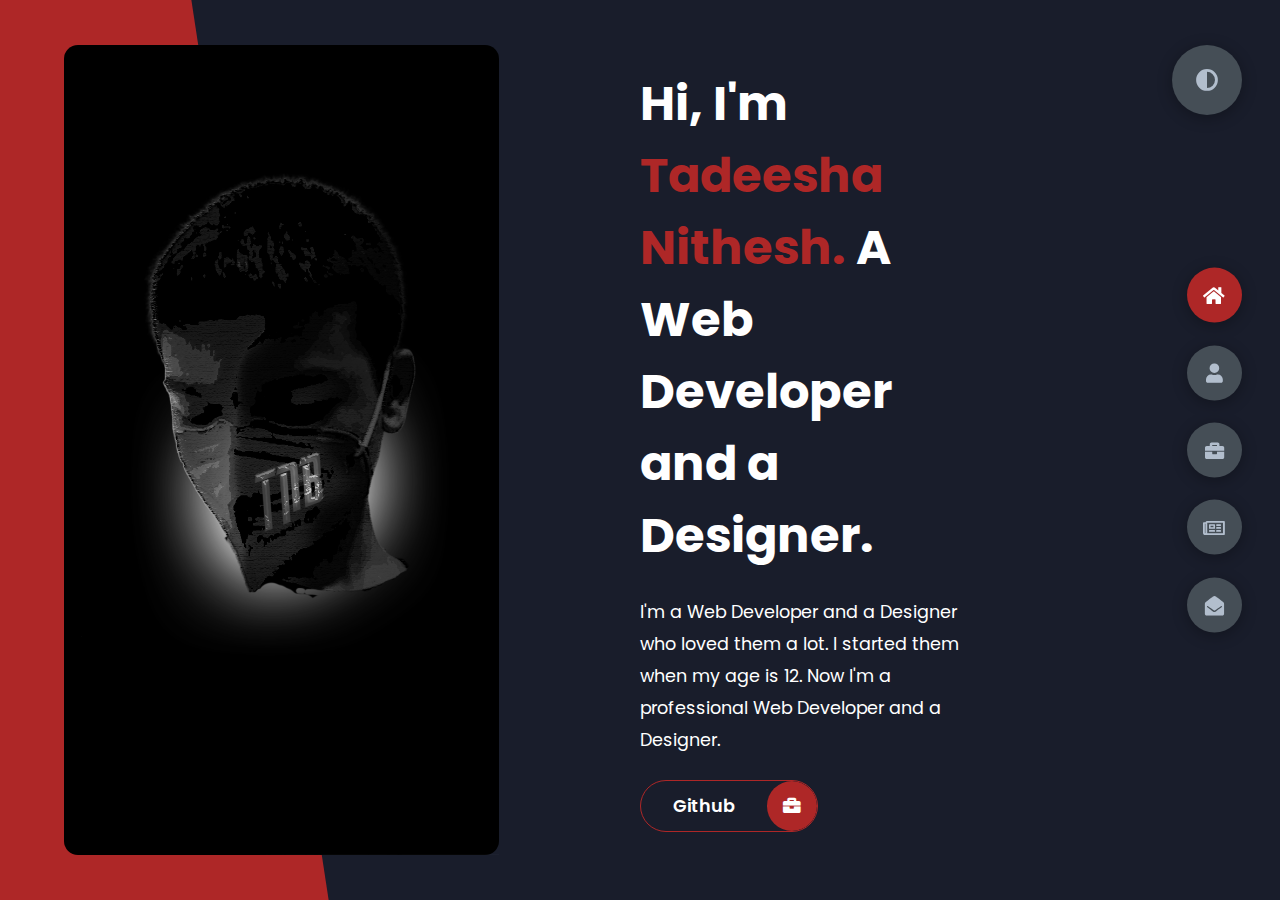
==== commit 8693d313: "Final Code" ====
--- a/index.html
+++ b/index.html
@@ -31,9 +31,9 @@
                     is 12. Now I'm a professional Web Developer and a Designer.
                 </p>
                 <div class="btn-con">
-                    <a href="" class="main-btn">
-                        <span class="btn-text">Download CV</span>
-                        <span class="btn-icon"><i class="fas fa-download"></i></span>
+                    <a href="https://github.com/TadeeshaNithesh" target="_blank" class="main-btn">
+                        <span class="btn-text">Github</span>
+                        <span class="btn-icon"><i class="fas fa-briefcase"></i></span>
                     </a>
                 </div>
             </div>
@@ -52,9 +52,9 @@
                         I am a Web Developer, Graphic Designer, Mythologist and a Music Producer.
                     </p>
                     <div class="btn-con">
-                        <a href="#" class="main-btn">
-                            <span class="btn-text">Download CV</span>
-                            <span class="btn-icon"><i class="fas fa-download"></i></span>
+                        <a href="https://artstation.com/tadeesha" target="_blank" class="main-btn">
+                            <span class="btn-text">Artstation</span>
+                            <span class="btn-icon"><i class="fab fa-artstation"></i></span>
                         </a>
                     </div>
                 </div>
@@ -134,9 +134,9 @@
                         </div>
                     </div>
                     <div class="progress-bar">
-                        <p class="prog-title">Premiere Pro</p>
+                        <p class="prog-title">Blender</p>
                         <div class="progress-con">
-                            <p class="prog-text">70%</p>
+                            <p class="prog-text">30%</p>
                             <div class="progress">
                                 <span class="python"></span>
                             </div>
@@ -221,130 +221,85 @@
                         <img src="img/port1.jpg" alt="">
                     </div>
                     <div class="hover-items">
-                        <h3>Project Source</h3>
+                        <h3>Dashboard UI</h3>
                         <div class="icons">
-                            <a href="#" class="icon">
+                            <a href="https://github.com/TadeeshaNithesh/Dashboard-UI" target="_blank" class="icon">
                                 <i class="fab fa-github"></i>
                             </a>
-                            <a href="#" class="icon">
-                                <i class="fab fa-behance"></i>
-                            </a>
-                            <a href="#" class="icon">
-                                <i class="fab fa-youtube"></i>
+                            <a href="https://dashboard-tadeesha.netlify.app/" target="_blank" class="icon">
+                                <i class="fab fa-superpowers"></i>
                             </a>
                         </div>
                     </div>
                 </div>
                 <div class="portfolio-item">
                     <div class="image">
-                        <img src="img/port2.jpg" alt="">
+                        <img src="https://cdna.artstation.com/p/assets/images/images/044/581/840/medium/tadeesha-nithesh-x-mas.jpg?1640499777" alt="">
                     </div>
                     <div class="hover-items">
-                        <h3>Project Source</h3>
+                        <h3>X'mas 3D</h3>
                         <div class="icons">
-                            <a href="#" class="icon">
-                                <i class="fab fa-github"></i>
-                            </a>
-                            <a href="#" class="icon">
-                                <i class="fab fa-behance"></i>
-                            </a>
-                            <a href="#" class="icon">
-                                <i class="fab fa-youtube"></i>
+                            </a>
+                            <a href="https://www.artstation.com/artwork/Jevo10" target="_blank" class="icon">
+                                <i class="fab fa-artstation"></i>
                             </a>
                         </div>
                     </div>
                 </div>
                 <div class="portfolio-item">
                     <div class="image">
-                        <img src="img/port3.jpg" alt="">
+                        <img src="https://images.unsplash.com/photo-1624969862644-791f3dc98927?ixlib=rb-1.2.1&ixid=MnwxMjA3fDB8MHxzZWFyY2h8NHx8cGFzc3dvcmRzfGVufDB8fDB8fA%3D%3D&auto=format&fit=crop&w=500&q=60" alt="">
                     </div>
                     <div class="hover-items">
-                        <h3>Project Source</h3>
+                        <h3>Password Generator C++</h3>
                         <div class="icons">
-                            <a href="#" class="icon">
+                            <a href="https://github.com/TadeeshaNithesh/Password-Generator" target="_blank" class="icon">
                                 <i class="fab fa-github"></i>
                             </a>
-                            <a href="#" class="icon">
-                                <i class="fab fa-behance"></i>
-                            </a>
-                            <a href="#" class="icon">
-                                <i class="fab fa-youtube"></i>
+                            <!--<a href="#" class="icon">
+                                <i class="fab fa-artstation"></i>-->
                             </a>
                         </div>
                     </div>
                 </div>
                 <div class="portfolio-item">
                     <div class="image">
-                        <img src="img/port4.jpg" alt="">
+                        <img src="https://cdnb.artstation.com/p/assets/images/images/044/372/877/medium/tadeesha-nithesh-house.jpg?1639797949" alt="">
                     </div>
                     <div class="hover-items">
-                        <h3>Project Source</h3>
+                        <h3>3D house</h3>
                         <div class="icons">
-                            <a href="#" class="icon">
-                                <i class="fab fa-github"></i>
-                            </a>
-                            <a href="#" class="icon">
-                                <i class="fab fa-behance"></i>
-                            </a>
-                            <a href="#" class="icon">
-                                <i class="fab fa-youtube"></i>
+                            <a href="https://www.artstation.com/artwork/14xaOo" target="_blank" class="icon">
+                                <i class="fab fa-artstation"></i>
                             </a>
                         </div>
                     </div>
                 </div>
                 <div class="portfolio-item">
                     <div class="image">
-                        <img src="img/port5.jpg" alt="">
+                        <img src="https://i0.wp.com/codemyui.com/wp-content/uploads/2015/10/submit-to-tick-button-animation.gif?fit=880%2C440&ssl=1" alt="">
                     </div>
                     <div class="hover-items">
-                        <h3>Project Source</h3>
+                        <h3>Button Animation</h3>
                         <div class="icons">
-                            <a href="#" class="icon">
+                            <a href="https://github.com/TadeeshaNithesh/button-animation" target="_blank" class="icon">
                                 <i class="fab fa-github"></i>
                             </a>
-                            <a href="#" class="icon">
-                                <i class="fab fa-behance"></i>
-                            </a>
-                            <a href="#" class="icon">
-                                <i class="fab fa-youtube"></i>
+                            <a href="https://button-animation-tadeesha.netlify.app/" target="_blank" class="icon">
+                                <i class="fab fa-superpowers"></i>
                             </a>
                         </div>
                     </div>
                 </div>
                 <div class="portfolio-item">
                     <div class="image">
-                        <img src="img/port2.jpg" alt="">
+                        <img src="https://cdnb.artstation.com/p/assets/images/images/049/471/683/medium/tadeesha-nithesh-buddha.jpg?1652580666" alt="">
                     </div>
                     <div class="hover-items">
-                        <h3>Project Source</h3>
+                        <h3>Lord Buddha</h3>
                         <div class="icons">
-                            <a href="#" class="icon">
-                                <i class="fab fa-github"></i>
-                            </a>
-                            <a href="#" class="icon">
-                                <i class="fab fa-behance"></i>
-                            </a>
-                            <a href="#" class="icon">
-                                <i class="fab fa-youtube"></i>
-                            </a>
-                        </div>
-                    </div>
-                </div>
-                <div class="portfolio-item">
-                    <div class="image">
-                        <img src="img/port7.jpg" alt="">
-                    </div>
-                    <div class="hover-items">
-                        <h3>Project Source</h3>
-                        <div class="icons">
-                            <a href="#" class="icon">
-                                <i class="fab fa-github"></i>
-                            </a>
-                            <a href="#" class="icon">
-                                <i class="fab fa-behance"></i>
-                            </a>
-                            <a href="#" class="icon">
-                                <i class="fab fa-youtube"></i>
+                            <a href="https://www.artstation.com/artwork/eJ54kD" target="_blank" class="icon">
+                                <i class="fab fa-artstation"></i>
                             </a>
                         </div>
                     </div>
@@ -361,11 +316,10 @@
                         <img src="img/port6.jpg" alt="">
                         <div class="blog-text">
                             <h4>
-                                How to Create Your Own Website
+                                How to Create Your Own Website only using HTML
                             </h4>
                             <p>
-                                Lorem ipsum dolor sit, amet consectetur adipisicing elit. 
-                                Doloribus natus voluptas, eos obcaecati recusandae amet?
+                                You can do anything with HTMl to make a website. Wait! this blog will comming soon.
                             </p>
                         </div>
                     </div>
@@ -373,11 +327,10 @@
                         <img src="img/blog1.jpg" alt="">
                         <div class="blog-text">
                             <h4>
-                                How to Become an Expert in Web Design
+                                How to Style your Web page using CSS
                             </h4>
                             <p>
-                                Lorem ipsum dolor sit, amet consectetur adipisicing elit. 
-                                Doloribus natus voluptas, eos obcaecati recusandae amet?
+                                CSS3 is the modern styling language. This blog will help you to style your website.  Wait! this blog will comming soon.
                             </p>
                         </div>
                     </div>
@@ -385,11 +338,10 @@
                         <img src="img/blog2.jpg" alt="">
                         <div class="blog-text">
                             <h4>
-                                Become a Web Designer in 10 Days
+                                C++ basics
                             </h4>
                             <p>
-                                Lorem ipsum dolor sit, amet consectetur adipisicing elit. 
-                                Doloribus natus voluptas, eos obcaecati recusandae amet?
+                                C++ is one of best programming language ever met me. This blog will help you to learn c++.  Wait! this blog will comming soon.
                             </p>
                         </div>
                     </div>
@@ -397,11 +349,10 @@
                         <img src="img/blog3.jpg" alt="">
                         <div class="blog-text">
                             <h4>
-                                Debbuging made easy with Web Inspector
+                                What is Inspector?
                             </h4>
                             <p>
-                                Lorem ipsum dolor sit, amet consectetur adipisicing elit. 
-                                Doloribus natus voluptas, eos obcaecati recusandae amet?
+                                you know there's an option named Inspector in your browser. Let's talk about it!  Wait! this blog will comming soon.
                             </p>
                         </div>
                     </div>
@@ -409,11 +360,10 @@
                         <img src="img/port1.jpg" alt="">
                         <div class="blog-text">
                             <h4>
-                                Get started with Web Design and UI Design
+                                Get started with Blogger.com
                             </h4>
                             <p>
-                                Lorem ipsum dolor sit, amet consectetur adipisicing elit. 
-                                Doloribus natus voluptas, eos obcaecati recusandae amet?
+                                Let's learn how to make blogs using blogger.com website.  Wait! this blog will comming soon.
                             </p>
                         </div>
                     </div>
@@ -421,11 +371,10 @@
                         <img src="img/port3.jpg" alt="">
                         <div class="blog-text">
                             <h4>
-                                This is what you need to know about Web Design
+                                My thought as a Developer and a Designer
                             </h4>
                             <p>
-                                Lorem ipsum dolor sit, amet consectetur adipisicing elit. 
-                                Doloribus natus voluptas, eos obcaecati recusandae amet?
+                                All the feelings that with me when I'm designing of Developing.  Wait! this blog will comming soon.
                             </p>
                         </div>
                     </div>
@@ -464,7 +413,7 @@
                             </div>
                             <div class="contact-item">
                                 <div class="icon">
-                                    <i class="fas fa-user-graduate"></i>
+                                    <i class="fab fa-discord"></i>
                                     <span>Discord</span>
                                 </div>
                                 <p>
@@ -473,7 +422,7 @@
                             </div>
                             <div class="contact-item">
                                 <div class="icon">
-                                    <i class="fas fa-user-graduate"></i>
+                                    <i class="fas fa-phone"></i>
                                     <span>Mobile Number</span>
                                 </div>
                                 <p>
@@ -482,7 +431,7 @@
                             </div>
                             <div class="contact-item">
                                 <div class="icon">
-                                    <i class="fas fa-globe-africa"></i>
+                                    <i class="fab fa-whatsapp"></i>
                                     <span>Whatsapp</span>
                                 </div>
                                 <p>
@@ -492,17 +441,17 @@
                         </div>
                         <div class="contact-icons">
                             <div class="contact-icon">
-                                <a href="www.facebook.com" target="_blank">
-                                    <i class="fab fa-facebook-f"></i>
+                                <a href="https://reddit.com/u/Tadeesha" target="_blank">
+                                    <i class="fab fa-reddit"></i>
                                 </a>
-                                <a href="#" target="_blank">
-                                    <i class="fab fa-twitter"></i>
+                                <a href="https://artstation.com/tadeesha" target="_blank">
+                                    <i class="fab fa-artstation"></i>
                                 </a>
-                                <a href="#" target="_blank">
+                                <a href="https://github.com/TadeeshaNithesh" target="_blank">
                                     <i class="fab fa-github"></i>
                                 </a>
-                                <a href="#" target="_blank">
-                                    <i class="fab fa-youtube"></i>
+                                <a href="https://tadeesha.netlify.app">
+                                    <i class="fas fa-home"></i>
                                 </a>
                             </div>
                         </div>
@@ -521,8 +470,8 @@
                             </div>
                             <div class="submit-btn">
                                 <a href="#" class="main-btn">
-                                    <span class="btn-text">Download CV</span>
-                                    <span class="btn-icon"><i class="fas fa-download"></i></span>
+                                    <span class="btn-text">Discord</span>
+                                    <span class="btn-icon"><i class="fab fa-discord"></i></span>
                                 </a>
                             </div>
                         </form>
--- a/styles/styles.css
+++ b/styles/styles.css
@@ -1,13 +1,14 @@
 * {
   margin: 0;
   padding: 0;
-  box-sizing: border-box;
+  -webkit-box-sizing: border-box;
+          box-sizing: border-box;
   list-style: none;
 }
 
 :root {
   --color-primary: #191d2b;
-  --color-secondary: #27AE60;
+  --color-secondary: #ae2727;
   --color-white: #FFFFFF;
   --color-black: #000;
   --color-grey0: #f8f8f8;
@@ -37,10 +38,11 @@
 
 body {
   background-color: var(--color-primary);
-  font-family: "Poppins", sans-serif;
+  font-family: 'Poppins', sans-serif;
   font-size: 1.1rem;
   color: var(--color-white);
-  transition: all 0.4s ease-in-out;
+  -webkit-transition: all .4s ease-in-out;
+  transition: all .4s ease-in-out;
 }
 
 a {
@@ -68,22 +70,40 @@
 
 .container {
   display: none;
-  transform: translateY(-100%) scale(0);
-  transition: all 0.4s ease-in-out;
+  -webkit-transform: translateY(-100%) scale(0);
+          transform: translateY(-100%) scale(0);
+  -webkit-transition: all .4s ease-in-out;
+  transition: all .4s ease-in-out;
   background-color: var(--color-primary);
 }
 
 .active {
   display: block;
-  animation: appear 1s ease-in-out;
-  transform: translateY(0) scaleY(1);
-}
+  -webkit-animation: appear 1s ease-in-out;
+          animation: appear 1s ease-in-out;
+  -webkit-transform: translateY(0) scaleY(1);
+          transform: translateY(0) scaleY(1);
+}
+
+@-webkit-keyframes appear {
+  0% {
+    -webkit-transform: translateY(-100%) scaleY(0);
+            transform: translateY(-100%) scaleY(0);
+  }
+  100% {
+    -webkit-transform: translateY(0) scaleY(1);
+            transform: translateY(0) scaleY(1);
+  }
+}
+
 @keyframes appear {
   0% {
-    transform: translateY(-100%) scaleY(0);
+    -webkit-transform: translateY(-100%) scaleY(0);
+            transform: translateY(-100%) scaleY(0);
   }
   100% {
-    transform: translateY(0) scaleY(1);
+    -webkit-transform: translateY(0) scaleY(1);
+            transform: translateY(0) scaleY(1);
   }
 }
 
@@ -92,12 +112,23 @@
   z-index: 10;
   top: 50%;
   right: 3%;
-  display: flex;
-  flex-direction: column;
-  align-items: center;
-  justify-content: center;
-  transform: translateY(-50%);
-}
+  display: -webkit-box;
+  display: -ms-flexbox;
+  display: flex;
+  -webkit-box-orient: vertical;
+  -webkit-box-direction: normal;
+      -ms-flex-direction: column;
+          flex-direction: column;
+  -webkit-box-align: center;
+      -ms-flex-align: center;
+          align-items: center;
+  -webkit-box-pack: center;
+      -ms-flex-pack: center;
+          justify-content: center;
+  -webkit-transform: translateY(-50%);
+          transform: translateY(-50%);
+}
+
 .controls .control {
   padding: 1rem;
   cursor: pointer;
@@ -105,21 +136,32 @@
   width: 55px;
   height: 55px;
   border-radius: 50%;
-  display: flex;
-  justify-content: center;
-  align-items: center;
-  margin: 0.7rem 0;
-  box-shadow: var(--box-shadow-1);
-}
+  display: -webkit-box;
+  display: -ms-flexbox;
+  display: flex;
+  -webkit-box-pack: center;
+      -ms-flex-pack: center;
+          justify-content: center;
+  -webkit-box-align: center;
+      -ms-flex-align: center;
+          align-items: center;
+  margin: .7rem 0;
+  -webkit-box-shadow: var(--box-shadow-1);
+          box-shadow: var(--box-shadow-1);
+}
+
 .controls .control i {
   font-size: 1.2rem;
   color: var(--color-grey-2);
   pointer-events: none;
 }
+
 .controls .active-btn {
   background-color: var(--color-secondary);
-  transition: all 0.4s ease-in-out;
-}
+  -webkit-transition: all .4s ease-in-out;
+  transition: all .4s ease-in-out;
+}
+
 .controls .active-btn i {
   color: var(--color-white);
 }
@@ -133,15 +175,26 @@
   background-color: var(--color-grey-4);
   cursor: pointer;
   position: fixed;
-  display: flex;
-  justify-content: center;
-  align-items: center;
-  box-shadow: 0 3px 15px rgba(0, 0, 0, 0.3);
-  transition: all 0.1s ease-in-out;
-}
+  display: -webkit-box;
+  display: -ms-flexbox;
+  display: flex;
+  -webkit-box-pack: center;
+      -ms-flex-pack: center;
+          justify-content: center;
+  -webkit-box-align: center;
+      -ms-flex-align: center;
+          align-items: center;
+  -webkit-box-shadow: 0 3px 15px rgba(0, 0, 0, 0.3);
+          box-shadow: 0 3px 15px rgba(0, 0, 0, 0.3);
+  -webkit-transition: all .1s ease-in-out;
+  transition: all .1s ease-in-out;
+}
+
 .theme-btn:active {
-  transform: translateY(-3px);
-}
+  -webkit-transform: translateY(-3px);
+          transform: translateY(-3px);
+}
+
 .theme-btn i {
   font-size: 1.4rem;
   color: var(--color-grey-2);
@@ -150,17 +203,26 @@
 
 /*Header-content*/
 .header-content {
+  display: -ms-grid;
   display: grid;
-  grid-template-columns: repeat(2, 1fr);
+  -ms-grid-columns: (1fr)[2];
+      grid-template-columns: repeat(2, 1fr);
   min-height: 100vh;
 }
+
 .header-content .left-header {
-  display: flex;
-  align-items: center;
+  display: -webkit-box;
+  display: -ms-flexbox;
+  display: flex;
+  -webkit-box-align: center;
+      -ms-flex-align: center;
+          align-items: center;
   position: relative;
 }
+
 .header-content .left-header .h-shape {
-  transition: all 0.4s ease-in-out;
+  -webkit-transition: all .4s ease-in-out;
+  transition: all .4s ease-in-out;
   width: 65%;
   height: 100%;
   background-color: var(--color-secondary);
@@ -168,38 +230,58 @@
   left: 0;
   top: 0;
   z-index: -1;
-  clip-path: polygon(0 0, 46% 0, 79% 100%, 0% 100%);
-}
+  -webkit-clip-path: polygon(0 0, 46% 0, 79% 100%, 0% 100%);
+          clip-path: polygon(0 0, 46% 0, 79% 100%, 0% 100%);
+}
+
 .header-content .left-header .image {
   border-radius: var(--br-sm-2);
   height: 90%;
   width: 68%;
   margin-left: 4rem;
   background-color: var(--color-black);
-  transition: all 0.4s ease-in-out;
-}
+  -webkit-transition: all .4s ease-in-out;
+  transition: all .4s ease-in-out;
+}
+
 .header-content .left-header .image img {
   width: 100%;
   height: 100%;
-  object-fit: cover;
-  transition: all 0.4s ease-in-out;
-  filter: grayscale(100%);
-}
+  -o-object-fit: cover;
+     object-fit: cover;
+  -webkit-transition: all .4s ease-in-out;
+  transition: all .4s ease-in-out;
+  -webkit-filter: grayscale(100%);
+          filter: grayscale(100%);
+}
+
 .header-content .left-header .image img:hover {
-  filter: grayscale(0);
-}
+  -webkit-filter: grayscale(0);
+          filter: grayscale(0);
+}
+
 .header-content .right-header {
-  display: flex;
-  flex-direction: column;
-  justify-content: center;
+  display: -webkit-box;
+  display: -ms-flexbox;
+  display: flex;
+  -webkit-box-orient: vertical;
+  -webkit-box-direction: normal;
+      -ms-flex-direction: column;
+          flex-direction: column;
+  -webkit-box-pack: center;
+      -ms-flex-pack: center;
+          justify-content: center;
   padding-right: 18rem;
 }
+
 .header-content .right-header .name {
   font-size: 3rem;
 }
+
 .header-content .right-header .name span {
   color: var(--color-secondary);
 }
+
 .header-content .right-header p {
   margin: 1.5rem 0;
   line-height: 2rem;
@@ -207,38 +289,57 @@
 
 /*About*/
 .about-container {
+  display: -ms-grid;
   display: grid;
-  grid-template-columns: repeat(2, 1fr);
+  -ms-grid-columns: (1fr)[2];
+      grid-template-columns: repeat(2, 1fr);
   padding-top: 3.5rem;
   padding-bottom: 5rem;
 }
+
 .about-container .right-about {
+  display: -ms-grid;
   display: grid;
-  grid-template-columns: repeat(2, 1fr);
+  -ms-grid-columns: (1fr)[2];
+      grid-template-columns: repeat(2, 1fr);
   grid-gap: 2rem;
 }
+
 .about-container .right-about .about-item {
   border: 1px solid var(--color-grey-5);
   border-radius: 5px;
-  transition: all 0.4s ease-in-out;
-  box-shadow: 1px 2px 15px rgba(0, 0, 0, 0.1);
-}
+  -webkit-transition: all .4s ease-in-out;
+  transition: all .4s ease-in-out;
+  -webkit-box-shadow: 1px 2px 15px rgba(0, 0, 0, 0.1);
+          box-shadow: 1px 2px 15px rgba(0, 0, 0, 0.1);
+}
+
 .about-container .right-about .about-item:hover {
   cursor: default;
-  transform: translateY(-5px);
+  -webkit-transform: translateY(-5px);
+          transform: translateY(-5px);
   border: 1px solid var(--color-secondary);
-  box-shadow: 1px 4px 15px rgba(0, 0, 0, 0.32);
-}
+  -webkit-box-shadow: 1px 4px 15px rgba(0, 0, 0, 0.32);
+          box-shadow: 1px 4px 15px rgba(0, 0, 0, 0.32);
+}
+
 .about-container .right-about .about-item .abt-text {
   padding: 1.5rem;
-  display: flex;
-  flex-direction: column;
-}
+  display: -webkit-box;
+  display: -ms-flexbox;
+  display: flex;
+  -webkit-box-orient: vertical;
+  -webkit-box-direction: normal;
+      -ms-flex-direction: column;
+          flex-direction: column;
+}
+
 .about-container .right-about .about-item .abt-text .large-text {
   font-size: 3rem;
   font-weight: 700;
   color: var(--color-secondary);
 }
+
 .about-container .right-about .about-item .abt-text .small-text {
   padding-left: 3rem;
   position: relative;
@@ -247,8 +348,9 @@
   color: var(--color-grey-1);
   letter-spacing: 2px;
 }
+
 .about-container .right-about .about-item .abt-text .small-text::before {
-  content: "";
+  content: '';
   position: absolute;
   left: 0;
   top: 15px;
@@ -256,14 +358,17 @@
   height: 2px;
   background-color: var(--color-grey-5);
 }
+
 .about-container .left-about {
   padding-right: 5rem;
 }
+
 .about-container .left-about p {
   line-height: 2rem;
   padding: 1rem;
   color: var(--color-grey-1);
 }
+
 .about-container .left-about h4 {
   font-size: 2rem;
   text-transform: uppercase;
@@ -272,59 +377,84 @@
 .about-stats {
   padding-bottom: 4rem;
 }
+
 .about-stats .progress-bars {
+  display: -ms-grid;
   display: grid;
-  grid-template-columns: repeat(2, 1fr);
+  -ms-grid-columns: (1fr)[2];
+      grid-template-columns: repeat(2, 1fr);
   grid-gap: 2rem;
 }
+
 .about-stats .progress-bars .progress-bar {
-  display: flex;
-  flex-direction: column;
-}
+  display: -webkit-box;
+  display: -ms-flexbox;
+  display: flex;
+  -webkit-box-orient: vertical;
+  -webkit-box-direction: normal;
+      -ms-flex-direction: column;
+          flex-direction: column;
+}
+
 .about-stats .progress-bars .progress-bar .prog-title {
   text-transform: uppercase;
   font-weight: 500;
 }
+
 .about-stats .progress-bars .progress-bar .progress-con {
-  display: flex;
-  align-items: center;
-}
+  display: -webkit-box;
+  display: -ms-flexbox;
+  display: flex;
+  -webkit-box-align: center;
+      -ms-flex-align: center;
+          align-items: center;
+}
+
 .about-stats .progress-bars .progress-bar .progress-con .prog-text {
   color: var(--color-grey-2);
 }
+
 .about-stats .progress-bars .progress-bar .progress-con .progress {
   width: 100%;
-  height: 0.45rem;
+  height: .45rem;
   background-color: var(--color-grey-4);
   margin-left: 1rem;
   position: relative;
 }
+
 .about-stats .progress-bars .progress-bar .progress-con .progress span {
   position: absolute;
   top: 0;
   left: 0;
   height: 100%;
   background-color: var(--color-secondary);
-  transition: all 0.4s ease-in-out;
+  -webkit-transition: all .4s ease-in-out;
+  transition: all .4s ease-in-out;
   width: 60%;
 }
+
 .about-stats .progress-bars .progress-bar .progress-con .progress .html {
   width: 80%;
 }
+
 .about-stats .progress-bars .progress-bar .progress-con .progress .css {
-  width: 95%;
-}
+  width: 50%;
+}
+
 .about-stats .progress-bars .progress-bar .progress-con .progress .js {
-  width: 75%;
-}
+  width: 45%;
+}
+
 .about-stats .progress-bars .progress-bar .progress-con .progress .react {
   width: 60%;
 }
+
 .about-stats .progress-bars .progress-bar .progress-con .progress .node {
-  width: 87%;
-}
+  width: 76%;
+}
+
 .about-stats .progress-bars .progress-bar .progress-con .progress .python {
-  width: 70%;
+  width: 30%;
 }
 
 .stat-title {
@@ -334,29 +464,35 @@
   padding: 3.5rem 0;
   position: relative;
 }
+
 .stat-title::before {
-  content: "";
+  content: '';
   position: absolute;
   left: 50%;
   top: 0;
   width: 40%;
   height: 1px;
   background-color: var(--color-grey-5);
-  transform: translateX(-50%);
+  -webkit-transform: translateX(-50%);
+          transform: translateX(-50%);
 }
 
 /*Timeline*/
 .timeline {
+  display: -ms-grid;
   display: grid;
-  grid-template-columns: repeat(2, 1fr);
+  -ms-grid-columns: (1fr)[2];
+      grid-template-columns: repeat(2, 1fr);
   grid-gap: 2rem;
   padding-bottom: 3rem;
 }
+
 .timeline .timeline-item {
   position: relative;
   padding-left: 3rem;
   border-left: 1px solid var(--color-grey-5);
 }
+
 .timeline .timeline-item .tl-icon {
   position: absolute;
   left: -27px;
@@ -365,33 +501,44 @@
   width: 50px;
   height: 50px;
   border-radius: 50%;
-  display: flex;
-  align-items: center;
-  justify-content: center;
-}
+  display: -webkit-box;
+  display: -ms-flexbox;
+  display: flex;
+  -webkit-box-align: center;
+      -ms-flex-align: center;
+          align-items: center;
+  -webkit-box-pack: center;
+      -ms-flex-pack: center;
+          justify-content: center;
+}
+
 .timeline .timeline-item .tl-icon i {
   font-size: 1.3rem;
 }
+
 .timeline .timeline-item .tl-duration {
-  padding: 0.2rem 0.6rem;
+  padding: .2rem .6rem;
   background-color: var(--color-grey-5);
   border-radius: 15px;
   display: inline-block;
-  font-size: 0.8rem;
+  font-size: .8rem;
   text-transform: uppercase;
   font-weight: 500;
 }
+
 .timeline .timeline-item h5 {
   padding: 1rem 0;
   text-transform: uppercase;
   font-size: 1.3rem;
   font-weight: 600;
 }
+
 .timeline .timeline-item h5 span {
   color: var(--color-grey-2);
   font-weight: 500;
   font-size: 1.2rem;
 }
+
 .timeline .timeline-item p {
   color: var(--color-grey-2);
 }
@@ -402,21 +549,27 @@
 }
 
 .portfolios {
+  display: -ms-grid;
   display: grid;
-  grid-template-columns: repeat(3, 1fr);
+  -ms-grid-columns: (1fr)[3];
+      grid-template-columns: repeat(3, 1fr);
   grid-gap: 2rem;
   margin-top: 3rem;
 }
+
 .portfolios .portfolio-item {
   position: relative;
   border-radius: 15px;
 }
+
 .portfolios .portfolio-item img {
   width: 100%;
   height: 300px;
-  object-fit: cover;
+  -o-object-fit: cover;
+     object-fit: cover;
   border-radius: 15px;
 }
+
 .portfolios .portfolio-item .hover-items {
   width: 100%;
   height: 100%;
@@ -425,99 +578,152 @@
   left: 0;
   top: 0;
   border-radius: 15px;
-  display: flex;
-  justify-content: center;
-  align-items: center;
-  flex-direction: column;
+  display: -webkit-box;
+  display: -ms-flexbox;
+  display: flex;
+  -webkit-box-pack: center;
+      -ms-flex-pack: center;
+          justify-content: center;
+  -webkit-box-align: center;
+      -ms-flex-align: center;
+          align-items: center;
+  -webkit-box-orient: vertical;
+  -webkit-box-direction: normal;
+      -ms-flex-direction: column;
+          flex-direction: column;
   opacity: 0;
-  transform: scale(0);
-  transition: all 0.4s ease-in-out;
-}
+  -webkit-transform: scale(0);
+          transform: scale(0);
+  -webkit-transition: all .4s ease-in-out;
+  transition: all .4s ease-in-out;
+}
+
 .portfolios .portfolio-item .hover-items h3 {
   font-size: 1.5rem;
   color: var(--color-white);
   margin-bottom: 1.5rem;
 }
+
 .portfolios .portfolio-item .hover-items .icons {
-  display: flex;
-  justify-content: center;
-  align-items: center;
-}
+  display: -webkit-box;
+  display: -ms-flexbox;
+  display: flex;
+  -webkit-box-pack: center;
+      -ms-flex-pack: center;
+          justify-content: center;
+  -webkit-box-align: center;
+      -ms-flex-align: center;
+          align-items: center;
+}
+
 .portfolios .portfolio-item .hover-items .icons .icon {
   background-color: var(--color-primary);
   border-radius: 50%;
   width: 50px;
   height: 50px;
-  display: flex;
-  align-items: center;
-  justify-content: center;
+  display: -webkit-box;
+  display: -ms-flexbox;
+  display: flex;
+  -webkit-box-align: center;
+      -ms-flex-align: center;
+          align-items: center;
+  -webkit-box-pack: center;
+      -ms-flex-pack: center;
+          justify-content: center;
   margin: 0 1rem;
   cursor: pointer;
-  transition: all 0.4s ease-in-out;
-}
+  -webkit-transition: all .4s ease-in-out;
+  transition: all .4s ease-in-out;
+}
+
 .portfolios .portfolio-item .hover-items .icons .icon i {
   font-size: 1.5rem;
   color: var(--color-white);
   margin: 0 1rem;
 }
+
 .portfolios .portfolio-item .hover-items .icons .icon:hover {
   background-color: var(--color-white);
 }
+
 .portfolios .portfolio-item .hover-items .icons .icon:hover i {
   color: var(--color-primary);
 }
 
 .portfolio-item:hover .hover-items {
   opacity: 1;
-  transform: scale(1);
+  -webkit-transform: scale(1);
+          transform: scale(1);
 }
 
 .blogs {
+  display: -ms-grid;
   display: grid;
-  grid-template-columns: repeat(3, 1fr);
+  -ms-grid-columns: (1fr)[3];
+      grid-template-columns: repeat(3, 1fr);
   grid-gap: 2rem;
   margin-top: 3rem;
 }
+
 .blogs .blog {
   position: relative;
   background-color: var(--color-grey-5);
   border-radius: 5px;
-  box-shadow: 1px 1px 20px rgba(0, 0, 0, 0.1);
-  transition: all 0.4s ease-in-out;
-}
+  -webkit-box-shadow: 1px 1px 20px rgba(0, 0, 0, 0.1);
+          box-shadow: 1px 1px 20px rgba(0, 0, 0, 0.1);
+  -webkit-transition: all .4s ease-in-out;
+  transition: all .4s ease-in-out;
+}
+
 .blogs .blog:hover {
-  box-shadow: 1px 1px 20px rgba(0, 0, 0, 0.3);
-  transform: translateY(-5px);
-  transition: all 0.4s ease-in-out;
-}
+  -webkit-box-shadow: 1px 1px 20px rgba(0, 0, 0, 0.3);
+          box-shadow: 1px 1px 20px rgba(0, 0, 0, 0.3);
+  -webkit-transform: translateY(-5px);
+          transform: translateY(-5px);
+  -webkit-transition: all .4s ease-in-out;
+  transition: all .4s ease-in-out;
+}
+
 .blogs .blog:hover img {
-  filter: grayscale(0);
-  transform: scale(1.1);
-  box-shadow: 0px 4px 15px rgba(0, 0, 0, 0.8);
-}
+  -webkit-filter: grayscale(0);
+          filter: grayscale(0);
+  -webkit-transform: scale(1.1);
+          transform: scale(1.1);
+  -webkit-box-shadow: 0px 4px 15px rgba(0, 0, 0, 0.8);
+          box-shadow: 0px 4px 15px rgba(0, 0, 0, 0.8);
+}
+
 .blogs .blog img {
   width: 100%;
   height: 300px;
-  object-fit: cover;
+  -o-object-fit: cover;
+     object-fit: cover;
   border-top-left-radius: 5px;
   border-top-right-radius: 5px;
-  filter: grayscale(100%);
-  transition: all 0.4s ease-in-out;
-}
+  -webkit-filter: grayscale(100%);
+          filter: grayscale(100%);
+  -webkit-transition: all .4s ease-in-out;
+  transition: all .4s ease-in-out;
+}
+
 .blogs .blog .blog-text {
   margin-top: -7px;
   padding: 1.1rem;
   border-top: 8px solid var(--color-secondary);
 }
+
 .blogs .blog .blog-text h4 {
   font-size: 1.5rem;
-  margin-bottom: 0.7rem;
-  transition: all 0.4s ease-in-out;
+  margin-bottom: .7rem;
+  -webkit-transition: all .4s ease-in-out;
+  transition: all .4s ease-in-out;
   cursor: pointer;
 }
+
 .blogs .blog .blog-text h4:hover {
   color: var(--color-secondary);
 }
+
 .blogs .blog .blog-text p {
   color: var(--color-grey-2);
   line-height: 2rem;
@@ -525,81 +731,129 @@
 }
 
 .contact-content-con {
+  display: -webkit-box;
+  display: -ms-flexbox;
   display: flex;
   padding-top: 3.5rem;
 }
+
 .contact-content-con .left-contact {
-  flex: 2;
-}
+  -webkit-box-flex: 2;
+      -ms-flex: 2;
+          flex: 2;
+}
+
 .contact-content-con .left-contact h4 {
   margin-top: 1rem;
   font-size: 2rem;
   text-transform: uppercase;
 }
+
 .contact-content-con .left-contact p {
   margin: 1rem 0;
   line-height: 2rem;
 }
+
 .contact-content-con .left-contact .contact-info .contact-item {
-  display: flex;
-  align-items: center;
-  justify-content: space-between;
-}
+  display: -webkit-box;
+  display: -ms-flexbox;
+  display: flex;
+  -webkit-box-align: center;
+      -ms-flex-align: center;
+          align-items: center;
+  -webkit-box-pack: justify;
+      -ms-flex-pack: justify;
+          justify-content: space-between;
+}
+
 .contact-content-con .left-contact .contact-info .contact-item p {
-  margin: 0.3rem 0 !important;
+  margin: .3rem 0 !important;
   padding: 0 !important;
 }
+
 .contact-content-con .left-contact .contact-info .contact-item .icon {
+  display: -ms-grid;
   display: grid;
-  grid-template-columns: 40px 1fr;
-}
+  -ms-grid-columns: 40px 1fr;
+      grid-template-columns: 40px 1fr;
+}
+
 .contact-content-con .left-contact .contact-info .contact-item .icon i {
-  display: flex;
-  align-items: center;
+  display: -webkit-box;
+  display: -ms-flexbox;
+  display: flex;
+  -webkit-box-align: center;
+      -ms-flex-align: center;
+          align-items: center;
   font-size: 1.3rem;
 }
+
 .contact-content-con .left-contact .contact-icon {
+  display: -webkit-box;
+  display: -ms-flexbox;
   display: flex;
   margin-top: 2rem;
 }
+
 .contact-content-con .left-contact .contact-icon a {
-  display: flex;
-  align-items: center;
+  display: -webkit-box;
+  display: -ms-flexbox;
+  display: flex;
+  -webkit-box-align: center;
+      -ms-flex-align: center;
+          align-items: center;
   color: var(--color-white);
   background-color: var(--color-grey-5);
   cursor: pointer;
-  justify-content: center;
+  -webkit-box-pack: center;
+      -ms-flex-pack: center;
+          justify-content: center;
   width: 50px;
   height: 50px;
   border-radius: 50%;
-  margin: 0 0.4rem;
-  transition: all 0.4s ease-in-out;
-}
+  margin: 0 .4rem;
+  -webkit-transition: all .4s ease-in-out;
+  transition: all .4s ease-in-out;
+}
+
 .contact-content-con .left-contact .contact-icon a:hover {
   background-color: var(--color-secondary);
 }
+
 .contact-content-con .left-contact .contact-icon a:hover i {
   color: var(--color-primary);
 }
+
 .contact-content-con .left-contact .contact-icon a i {
-  display: flex;
-  align-items: center;
-  justify-content: center;
+  display: -webkit-box;
+  display: -ms-flexbox;
+  display: flex;
+  -webkit-box-align: center;
+      -ms-flex-align: center;
+          align-items: center;
+  -webkit-box-pack: center;
+      -ms-flex-pack: center;
+          justify-content: center;
   font-size: 1.3rem;
 }
+
 .contact-content-con .right-contact {
-  flex: 3;
+  -webkit-box-flex: 3;
+      -ms-flex: 3;
+          flex: 3;
   margin-left: 3rem;
 }
+
 .contact-content-con .right-contact .input-control {
   margin: 1.5rem 0;
 }
+
 .contact-content-con .right-contact .input-control input, .contact-content-con .right-contact .input-control textarea {
   border-radius: 30px;
   font-weight: inherit;
   font-size: inherit;
   font-family: inherit;
-  padding: 0.8rem 1.1rem;
+  padding: .8rem 1.1rem;
   outline: none;
   border: none;
   background-color: var(--color-grey-5);
@@ -607,21 +861,33 @@
   color: var(--color-white);
   resize: none;
 }
+
 .contact-content-con .right-contact .i-c-2 {
-  display: flex;
-}
+  display: -webkit-box;
+  display: -ms-flexbox;
+  display: flex;
+}
+
 .contact-content-con .right-contact .i-c-2 :last-child {
   margin-left: 1.5rem;
 }
+
 .contact-content-con .right-contact .submit-btn {
-  display: flex;
-  justify-content: flex-start;
+  display: -webkit-box;
+  display: -ms-flexbox;
+  display: flex;
+  -webkit-box-pack: start;
+      -ms-flex-pack: start;
+          justify-content: flex-start;
 }
 
 /*Independed components*/
 .btn-con {
-  display: flex;
-  align-self: flex-start;
+  display: -webkit-box;
+  display: -ms-flexbox;
+  display: flex;
+  -ms-flex-item-align: start;
+      align-self: flex-start;
 }
 
 .main-btn {
@@ -630,62 +896,88 @@
   font-weight: 600;
   position: relative;
   border: 1px solid var(--color-secondary);
-  display: flex;
-  align-self: flex-start;
-  align-items: center;
+  display: -webkit-box;
+  display: -ms-flexbox;
+  display: flex;
+  -ms-flex-item-align: start;
+      align-self: flex-start;
+  -webkit-box-align: center;
+      -ms-flex-align: center;
+          align-items: center;
   overflow: hidden;
 }
+
 .main-btn .btn-text {
   padding: 0 2rem;
 }
+
 .main-btn .btn-icon {
   background-color: var(--color-secondary);
-  display: flex;
-  align-items: center;
-  justify-content: center;
+  display: -webkit-box;
+  display: -ms-flexbox;
+  display: flex;
+  -webkit-box-align: center;
+      -ms-flex-align: center;
+          align-items: center;
+  -webkit-box-pack: center;
+      -ms-flex-pack: center;
+          justify-content: center;
   border-radius: 50%;
   padding: 1rem;
 }
+
 .main-btn::before {
-  content: "";
+  content: '';
   position: absolute;
   top: 0;
   right: 0;
-  transform: translateX(100%);
-  transition: all 0.4s ease-out;
+  -webkit-transform: translateX(100%);
+          transform: translateX(100%);
+  -webkit-transition: all .4s ease-out;
+  transition: all .4s ease-out;
   z-index: -1;
 }
+
 .main-btn:hover {
-  transition: all 0.4s ease-out;
-}
+  -webkit-transition: all .4s ease-out;
+  transition: all .4s ease-out;
+}
+
 .main-btn:hover::before {
   width: 100%;
   height: 100%;
   background-color: var(--color-secondary);
-  transform: translateX(0);
-  transition: all 0.4s ease-out;
+  -webkit-transform: translateX(0);
+          transform: translateX(0);
+  -webkit-transition: all .4s ease-out;
+  transition: all .4s ease-out;
 }
 
 .main-title {
   text-align: center;
 }
+
 .main-title h2 {
   position: relative;
   text-transform: uppercase;
   font-size: 4rem;
   font-weight: 700;
 }
+
 .main-title h2 span {
   color: var(--color-secondary);
 }
+
 .main-title h2 .bg-text {
   position: absolute;
   top: 50%;
   left: 50%;
   color: var(--color-grey-5);
-  transition: all 0.4s ease-in-out;
+  -webkit-transition: all .4s ease-in-out;
+  transition: all .4s ease-in-out;
   z-index: -1;
-  transform: translate(-50%, -50%);
+  -webkit-transform: translate(-50%, -50%);
+          transform: translate(-50%, -50%);
   font-weight: 800;
   font-size: 6.3rem;
 }
@@ -698,22 +990,20 @@
   header {
     padding: 0 !important;
   }
-
   .theme-btn {
     width: 50px;
     height: 50px;
   }
-
   .header-content {
-    grid-template-columns: repeat(1, 1fr);
+    -ms-grid-columns: (1fr)[1];
+        grid-template-columns: repeat(1, 1fr);
     padding-bottom: 6rem;
   }
-
   .left-header .h-shape {
     display: none;
   }
-
   .right-header {
+    -ms-grid-row: 1;
     grid-row: 1;
     padding-right: 0rem !important;
     width: 90%;
@@ -724,31 +1014,36 @@
     text-align: center;
     padding-top: 3rem;
   }
-
   .header-content .left-header .image {
     margin: 0 auto;
     width: 90%;
   }
-
   .controls {
     top: auto;
     bottom: 0;
-    flex-direction: row;
-    justify-content: center;
+    -webkit-box-orient: horizontal;
+    -webkit-box-direction: normal;
+        -ms-flex-direction: row;
+            flex-direction: row;
+    -webkit-box-pack: center;
+        -ms-flex-pack: center;
+            justify-content: center;
     left: 50%;
-    transform: translateX(-50%);
+    -webkit-transform: translateX(-50%);
+            transform: translateX(-50%);
     width: 100%;
     background-color: var(--color-grey-5);
   }
   .controls .control {
-    margin: 1rem 0.3rem;
-  }
-
+    margin: 1rem .3rem;
+  }
   .about-container {
-    grid-template-columns: repeat(1, 1fr);
+    -ms-grid-columns: (1fr)[1];
+        grid-template-columns: repeat(1, 1fr);
   }
   .about-container .right-about {
-    grid-template-columns: repeat(1, 1fr);
+    -ms-grid-columns: (1fr)[1];
+        grid-template-columns: repeat(1, 1fr);
     padding-top: 2.5rem;
   }
   .about-container .left-about {
@@ -757,54 +1052,57 @@
   .about-container .left-about p {
     padding-left: 0;
   }
-
   .timeline {
-    grid-template-columns: repeat(1, 1fr);
+    -ms-grid-columns: (1fr)[1];
+        grid-template-columns: repeat(1, 1fr);
     padding-bottom: 6rem;
   }
-
   .container {
     padding: 2rem 2.5rem !important;
   }
-
   .about-stats .progress-bars {
-    grid-template-columns: repeat(1, 1fr);
-  }
-
+    -ms-grid-columns: (1fr)[1];
+        grid-template-columns: repeat(1, 1fr);
+  }
   .portfolios {
-    grid-template-columns: repeat(1, 1fr);
+    -ms-grid-columns: (1fr)[1];
+        grid-template-columns: repeat(1, 1fr);
     padding-bottom: 6rem;
     margin-top: 1rem;
   }
-
   .blogs {
-    grid-template-columns: repeat(1, 1fr);
+    -ms-grid-columns: (1fr)[1];
+        grid-template-columns: repeat(1, 1fr);
     padding-bottom: 6rem;
   }
-
   .contact-content-con {
-    flex-direction: column;
+    -webkit-box-orient: vertical;
+    -webkit-box-direction: normal;
+        -ms-flex-direction: column;
+            flex-direction: column;
   }
   .contact-content-con .right-contact {
     margin-left: 0;
     margin-top: 2.5rem;
   }
-
   .contact-content-con .right-contact .i-c-2 {
-    flex-direction: column;
-  }
-
+    -webkit-box-orient: vertical;
+    -webkit-box-direction: normal;
+        -ms-flex-direction: column;
+            flex-direction: column;
+  }
   .contact-content-con .right-contact .i-c-2 :last-child {
     margin-left: 0;
     margin-top: 1.5rem;
   }
-
   .contact-content-con .right-contact {
     margin-bottom: 6rem;
   }
-
   .contact-item {
-    flex-direction: column;
+    -webkit-box-orient: vertical;
+    -webkit-box-direction: normal;
+        -ms-flex-direction: column;
+            flex-direction: column;
     margin: 1rem 0;
   }
   .contact-item p {
@@ -815,9 +1113,9 @@
     font-size: 15px;
   }
   .contact-item .icon {
-    grid-template-columns: 25px 1fr;
-  }
-
+    -ms-grid-columns: 25px 1fr;
+        grid-template-columns: 25px 1fr;
+  }
   .main-title h2 {
     font-size: 2rem;
   }
@@ -828,67 +1126,73 @@
     font-size: 2.3rem;
   }
 }
+
 @media screen and (max-width: 1432px) {
   .container {
     padding: 7rem 11rem;
   }
-
   .contact-content-con {
-    flex-direction: column;
+    -webkit-box-orient: vertical;
+    -webkit-box-direction: normal;
+        -ms-flex-direction: column;
+            flex-direction: column;
   }
   .contact-content-con .right-contact {
     margin-left: 0;
     margin-top: 2.5rem;
   }
-
   .contact-content-con .right-contact .i-c-2 {
-    flex-direction: column;
-  }
-
+    -webkit-box-orient: vertical;
+    -webkit-box-direction: normal;
+        -ms-flex-direction: column;
+            flex-direction: column;
+  }
   .contact-content-con .right-contact .i-c-2 :last-child {
     margin-left: 0;
     margin-top: 1.5rem;
   }
-
   .contact-content-con .right-contact {
     margin-bottom: 6rem;
   }
-
   .main-title h2 .bg-text {
     font-size: 5.5rem;
   }
 }
+
 @media screen and (max-width: 1250px) {
   .blogs {
-    grid-template-columns: repeat(2, 1fr);
+    -ms-grid-columns: (1fr)[2];
+        grid-template-columns: repeat(2, 1fr);
     margin-top: 6rem;
   }
-
   .portfolios {
-    grid-template-columns: repeat(2, 1fr);
-  }
-
+    -ms-grid-columns: (1fr)[2];
+        grid-template-columns: repeat(2, 1fr);
+  }
   .header-content .right-header {
     padding-right: 9rem;
   }
 }
+
 @media screen and (max-width: 660px) {
   .blogs {
-    grid-template-columns: repeat(1, 1fr);
-  }
-
+    -ms-grid-columns: (1fr)[1];
+        grid-template-columns: repeat(1, 1fr);
+  }
   .portfolios {
-    grid-template-columns: repeat(1, 1fr);
-  }
-}
+    -ms-grid-columns: (1fr)[1];
+        grid-template-columns: repeat(1, 1fr);
+  }
+}
+
 @media screen and (max-width: 1070px) {
   .about-container {
-    grid-template-columns: repeat(1, 1fr);
+    -ms-grid-columns: (1fr)[1];
+        grid-template-columns: repeat(1, 1fr);
   }
   .about-container .right-about {
     padding-top: 2.5rem;
   }
-
   .main-title h2 {
     font-size: 4rem;
   }
@@ -899,20 +1203,19 @@
     font-size: 4.5rem;
   }
 }
+
 @media screen and (max-width: 970px) {
   .container {
     padding: 7rem 6rem;
   }
-
   .about-container .left-about {
     padding-right: 0rem;
   }
-
   .header-content {
-    grid-template-columns: repeat(1, 1fr);
+    -ms-grid-columns: (1fr)[1];
+        grid-template-columns: repeat(1, 1fr);
     padding-bottom: 6rem;
   }
-
   .left-header .h-shape {
     display: none;
   }
@@ -920,8 +1223,8 @@
     width: 90% !important;
     margin: 0 auto !important;
   }
-
   .right-header {
+    -ms-grid-row: 1;
     grid-row: 1;
     padding-right: 0rem !important;
     width: 90%;
@@ -933,23 +1236,23 @@
     padding-top: 3rem;
   }
 }
+
 @media screen and (max-width: 700px) {
   .container {
     padding: 7rem 3rem;
   }
-
   .about-stats .progress-bars {
-    grid-template-columns: repeat(1, 1fr);
-  }
-
+    -ms-grid-columns: (1fr)[1];
+        grid-template-columns: repeat(1, 1fr);
+  }
   .about-container .right-about {
-    grid-template-columns: repeat(1, 1fr);
-  }
-
+    -ms-grid-columns: (1fr)[1];
+        grid-template-columns: repeat(1, 1fr);
+  }
   .timeline {
-    grid-template-columns: repeat(1, 1fr);
-  }
-
+    -ms-grid-columns: (1fr)[1];
+        grid-template-columns: repeat(1, 1fr);
+  }
   .main-title h2 {
     font-size: 3rem;
   }
@@ -960,5 +1263,4 @@
     font-size: 4rem;
   }
 }
-
-/*# sourceMappingURL=styles.css.map */
+/*# sourceMappingURL=styles.css.map */